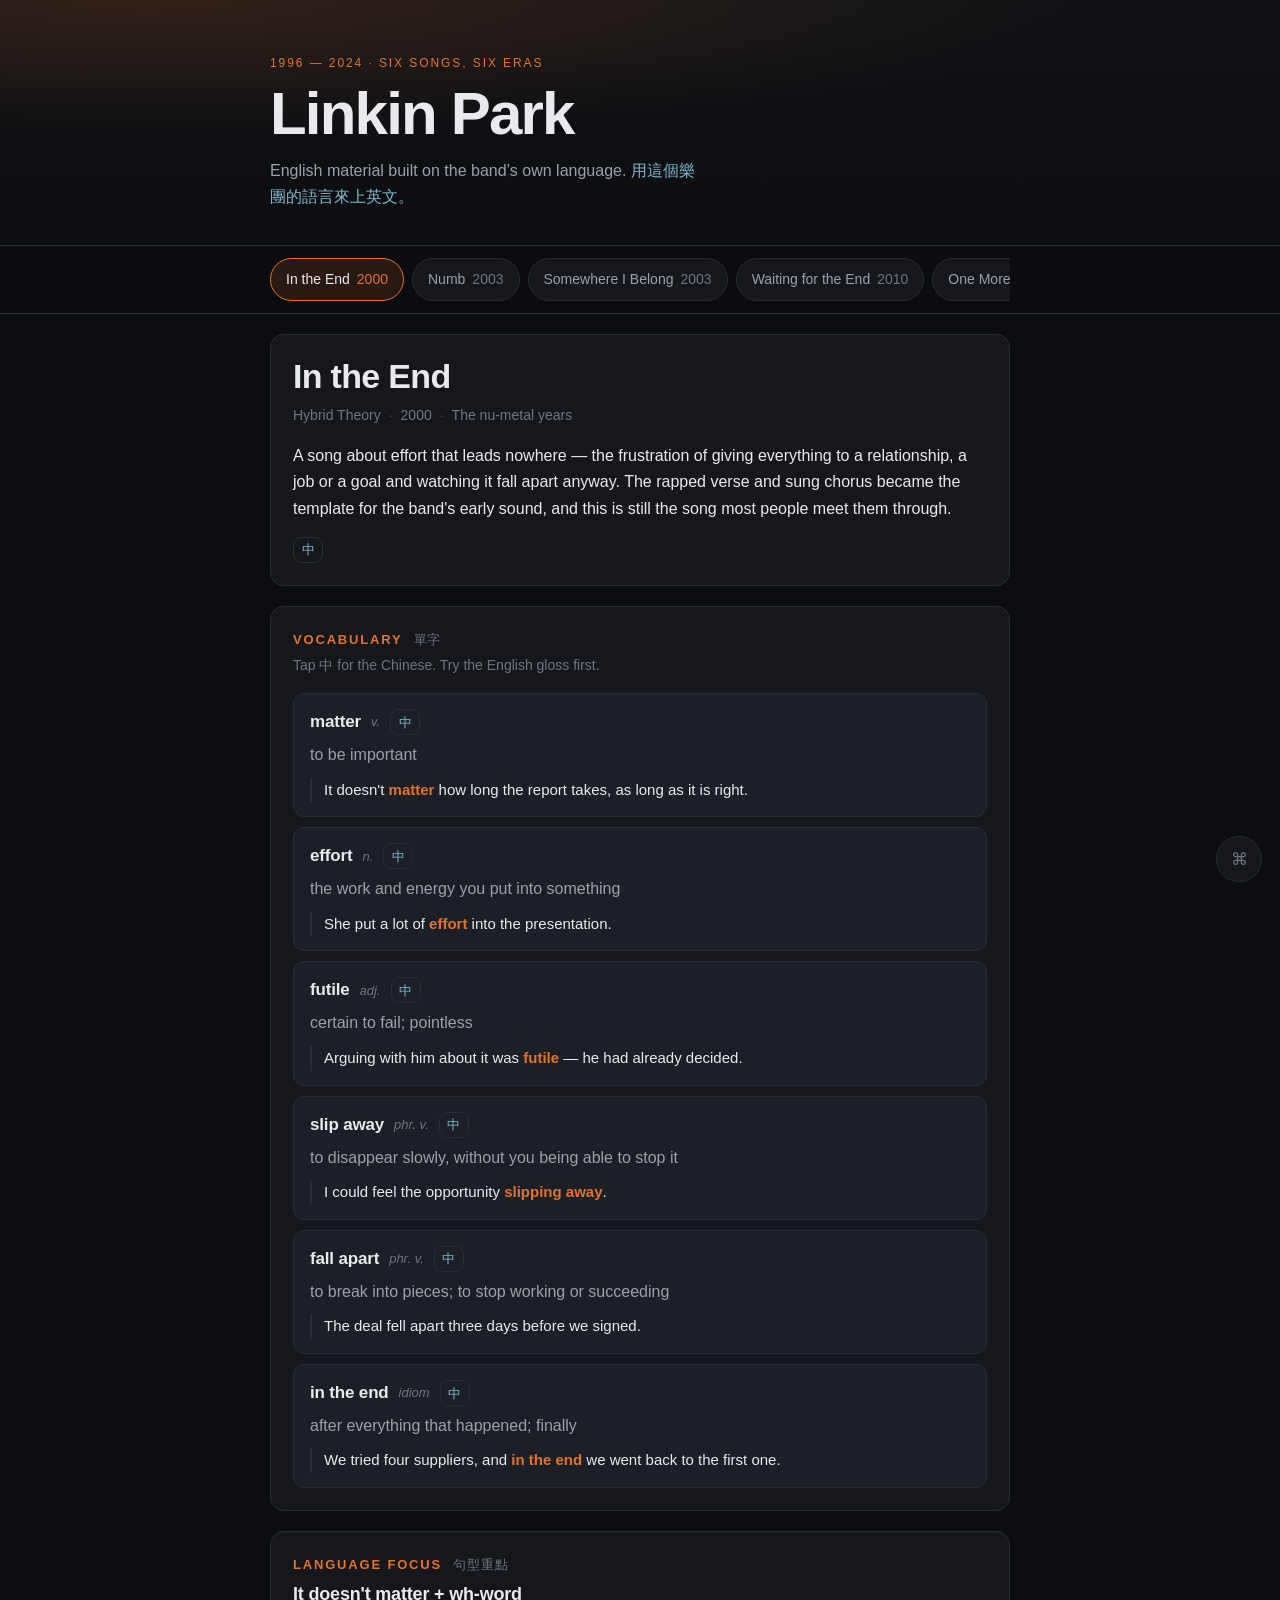
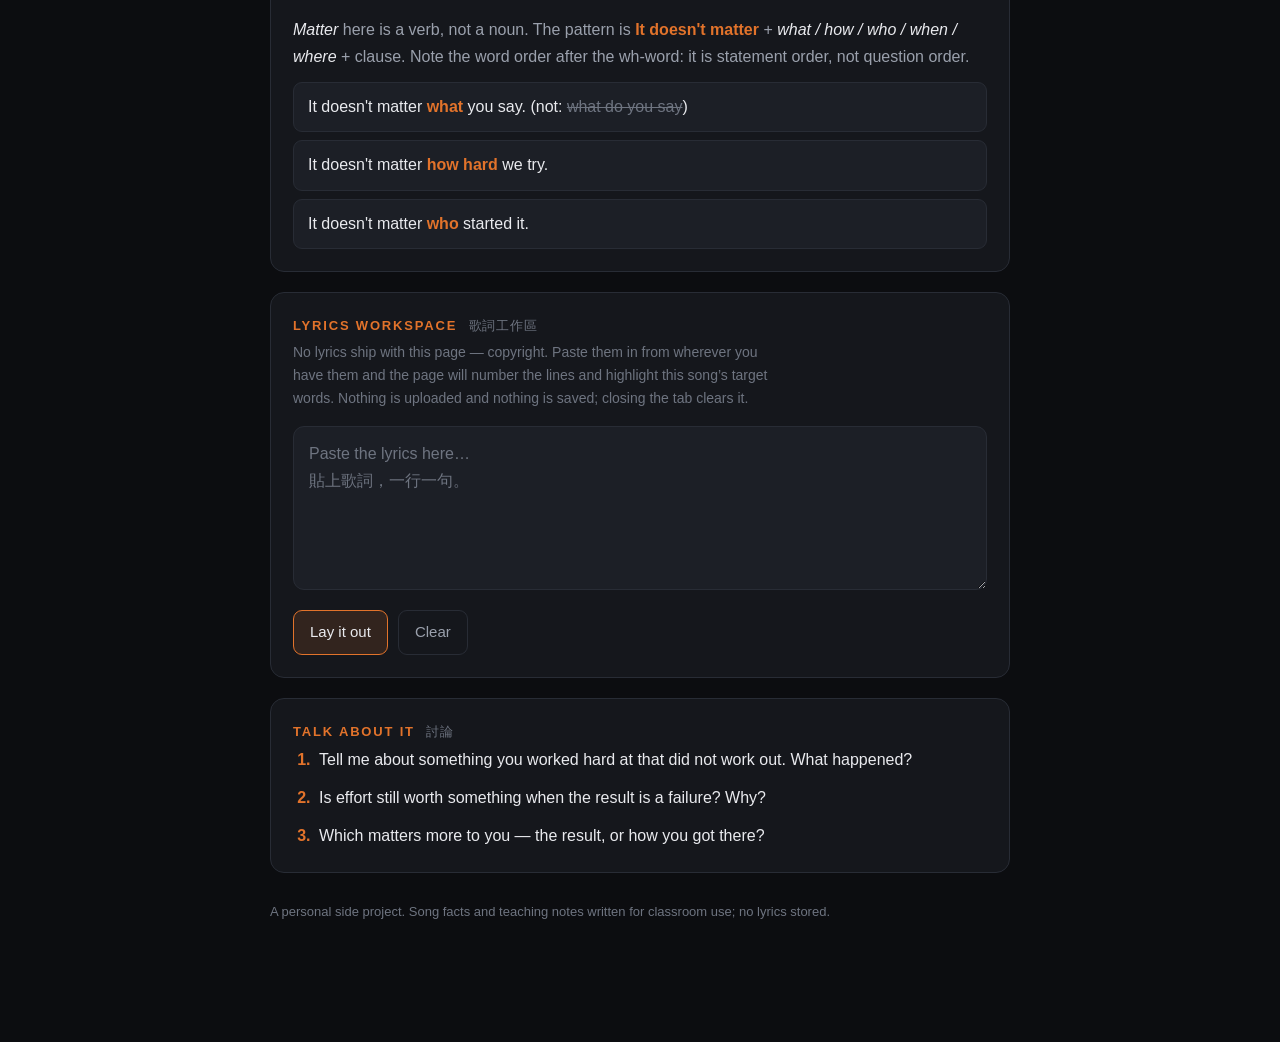
==== public/index.html @ 61755776 "Move the site into public/ and add the Pages workflow Matches the english-exercises layout: both Git" ====
<!DOCTYPE html>
<html lang="en">
<head>
<meta charset="utf-8">
<meta name="viewport" content="width=device-width, initial-scale=1">
<title>Linkin Park — English through six songs</title>
<meta name="description" content="Six Linkin Park songs used as English material: vocabulary, language focus and discussion, with a lyrics workspace for the lesson itself.">
<link rel="stylesheet" href="style.css">
</head>
<body>

<header class="masthead">
  <div class="wrap">
    <p class="kicker">1996 — 2024 · six songs, six eras</p>
    <h1>Linkin Park</h1>
    <p class="sub">English material built on the band’s own language.<span class="zh-inline"> 用這個樂團的語言來上英文。</span></p>
  </div>
</header>

<nav class="songbar" aria-label="Songs">
  <div class="wrap">
    <div class="tabs" id="tabs" role="tablist"></div>
  </div>
</nav>

<main class="wrap" id="main">

  <section class="panel" id="about-panel">
    <div class="song-head">
      <h2 id="song-title"></h2>
      <p class="meta" id="song-meta"></p>
    </div>
    <p class="about" id="song-about"></p>
    <button class="zh-chip" id="about-zh-btn" type="button" aria-expanded="false">中</button>
    <p class="zh-text" id="song-about-zh" hidden></p>
  </section>

  <section class="panel">
    <h3 class="panel-h">Vocabulary <span class="panel-h-zh">單字</span></h3>
    <p class="hint">Tap 中 for the Chinese. Try the English gloss first.</p>
    <ul class="vocab" id="vocab-list"></ul>
  </section>

  <section class="panel">
    <h3 class="panel-h">Language focus <span class="panel-h-zh">句型重點</span></h3>
    <div class="focus" id="focus-box"></div>
  </section>

  <section class="panel">
    <h3 class="panel-h">Lyrics workspace <span class="panel-h-zh">歌詞工作區</span></h3>
    <p class="hint">
      No lyrics ship with this page — copyright. Paste them in from wherever you
      have them and the page will number the lines and highlight this song’s
      target words. Nothing is uploaded and nothing is saved; closing the tab
      clears it.
    </p>
    <textarea id="lyrics-input" class="lyrics-input" rows="5"
      placeholder="Paste the lyrics here…&#10;貼上歌詞，一行一句。"></textarea>
    <div class="row">
      <button class="btn" id="render-btn" type="button">Lay it out</button>
      <button class="btn ghost" id="clear-btn" type="button">Clear</button>
      <span class="count" id="line-count"></span>
    </div>
    <div class="lyrics-out" id="lyrics-out" aria-live="polite"></div>
  </section>

  <section class="panel">
    <h3 class="panel-h">Talk about it <span class="panel-h-zh">討論</span></h3>
    <ol class="questions" id="questions"></ol>
  </section>

</main>

<footer class="foot wrap">
  <p>A personal side project. Song facts and teaching notes written for classroom use; no lyrics stored.</p>
</footer>

<button class="teacher-toggle" id="teacher-toggle" type="button" aria-expanded="false" title="Teacher panel">⌘</button>

<aside class="teacher" id="teacher" hidden>
  <h4>Teacher</h4>
  <label class="switch">
    <input type="checkbox" id="all-zh">
    <span>Show all Chinese <span class="tiny">全部顯示中文</span></span>
  </label>
  <label class="switch">
    <input type="checkbox" id="big-text">
    <span>Larger text <span class="tiny">放大字級</span></span>
  </label>
  <button class="btn ghost small" id="reset-btn" type="button">Reset for next student</button>
  <p class="tiny note">Nothing is scored or saved. A reload is a clean lesson.</p>
</aside>

<script src="data.js"></script>
<script src="app.js"></script>
</body>
</html>
---- public/style.css ----
:root {
  --bg: #0c0d10;
  --panel: #15171c;
  --panel-2: #1c1f26;
  --line: #282c35;
  --ink: #e9eaee;
  --ink-dim: #9aa0ac;
  --ink-faint: #6e7480;
  --accent: #e2732b;
  --accent-soft: rgba(226, 115, 43, 0.14);
  --zh: #7fb7c9;
  --radius: 14px;
  --pad: 22px;
}

* { box-sizing: border-box; }

html { -webkit-text-size-adjust: 100%; }

body {
  margin: 0;
  background: var(--bg);
  color: var(--ink);
  font: 16px/1.65 -apple-system, BlinkMacSystemFont, "Segoe UI", "Noto Sans TC",
        "PingFang TC", "Helvetica Neue", Arial, sans-serif;
  padding-bottom: 90px;
}

body.big { font-size: 19px; }

.wrap {
  max-width: 780px;
  margin: 0 auto;
  padding: 0 20px;
}

/* ---------- masthead ---------- */

.masthead {
  padding: 54px 0 34px;
  background:
    radial-gradient(120% 90% at 12% 0%, rgba(226, 115, 43, 0.16), transparent 62%),
    linear-gradient(#101216, var(--bg));
  border-bottom: 1px solid var(--line);
}

.kicker {
  margin: 0 0 10px;
  font-size: 12px;
  letter-spacing: 0.16em;
  text-transform: uppercase;
  color: var(--accent);
}

.masthead h1 {
  margin: 0;
  font-size: clamp(38px, 9vw, 60px);
  line-height: 1;
  letter-spacing: -0.03em;
  font-weight: 800;
}

.sub {
  margin: 14px 0 0;
  color: var(--ink-dim);
  max-width: 48ch;
}

.zh-inline { color: var(--zh); }

/* ---------- song tabs ---------- */

.songbar {
  position: sticky;
  top: 0;
  z-index: 20;
  background: rgba(12, 13, 16, 0.92);
  backdrop-filter: blur(10px);
  border-bottom: 1px solid var(--line);
}

.tabs {
  display: flex;
  gap: 8px;
  overflow-x: auto;
  padding: 12px 0;
  scrollbar-width: none;
}

.tabs::-webkit-scrollbar { display: none; }

.tab {
  flex: 0 0 auto;
  border: 1px solid var(--line);
  background: var(--panel);
  color: var(--ink-dim);
  border-radius: 999px;
  padding: 9px 15px;
  font: inherit;
  font-size: 14px;
  cursor: pointer;
  white-space: nowrap;
  transition: background 0.15s, color 0.15s, border-color 0.15s;
}

.tab:hover { color: var(--ink); border-color: #3a3f4b; }

.tab[aria-selected="true"] {
  background: var(--accent-soft);
  border-color: var(--accent);
  color: var(--ink);
}

.tab .yr {
  color: var(--ink-faint);
  margin-left: 7px;
  font-variant-numeric: tabular-nums;
}

.tab[aria-selected="true"] .yr { color: var(--accent); }

/* ---------- panels ---------- */

.panel {
  background: var(--panel);
  border: 1px solid var(--line);
  border-radius: var(--radius);
  padding: var(--pad);
  margin: 20px 0;
}

.panel-h {
  margin: 0 0 4px;
  font-size: 13px;
  letter-spacing: 0.14em;
  text-transform: uppercase;
  color: var(--accent);
  font-weight: 700;
}

.panel-h-zh {
  color: var(--ink-faint);
  letter-spacing: 0.06em;
  text-transform: none;
  font-weight: 500;
  margin-left: 6px;
}

.hint {
  margin: 0 0 16px;
  color: var(--ink-faint);
  font-size: 14px;
  max-width: 62ch;
}

.song-head h2 {
  margin: 0;
  font-size: clamp(26px, 6vw, 34px);
  line-height: 1.15;
  letter-spacing: -0.02em;
}

.meta {
  margin: 8px 0 16px;
  color: var(--ink-faint);
  font-size: 14px;
}

.meta .dot { margin: 0 8px; opacity: 0.5; }

.about { margin: 0 0 14px; }

/* ---------- Chinese reveal ---------- */

.zh-chip {
  border: 1px solid var(--line);
  background: transparent;
  color: var(--zh);
  border-radius: 8px;
  width: 30px;
  height: 26px;
  font: inherit;
  font-size: 13px;
  line-height: 1;
  cursor: pointer;
  flex: 0 0 auto;
  transition: background 0.15s, border-color 0.15s;
}

.zh-chip:hover { background: rgba(127, 183, 201, 0.12); border-color: var(--zh); }

.zh-chip[aria-expanded="true"] {
  background: rgba(127, 183, 201, 0.16);
  border-color: var(--zh);
}

.zh-text {
  color: var(--zh);
  margin: 12px 0 0;
  padding-left: 12px;
  border-left: 2px solid rgba(127, 183, 201, 0.4);
  line-height: 1.8;
}

.zh-text[hidden] { display: none; }

/* ---------- vocabulary ---------- */

.vocab {
  list-style: none;
  margin: 0;
  padding: 0;
  display: grid;
  gap: 10px;
}

.vocab li {
  background: var(--panel-2);
  border: 1px solid var(--line);
  border-radius: 11px;
  padding: 14px 16px;
}

.v-top {
  display: flex;
  align-items: center;
  gap: 10px;
  flex-wrap: wrap;
}

.v-word {
  font-weight: 700;
  font-size: 17px;
  letter-spacing: -0.01em;
}

.v-pos {
  color: var(--ink-faint);
  font-size: 13px;
  font-style: italic;
}

.v-gloss { margin: 6px 0 0; color: var(--ink-dim); }

.v-ex {
  margin: 9px 0 0;
  padding-left: 12px;
  border-left: 2px solid var(--line);
  color: var(--ink);
  font-size: 15px;
}

.v-ex b { color: var(--accent); font-weight: 600; }

.v-zh {
  margin: 9px 0 0;
  color: var(--zh);
  font-size: 15px;
}

.v-zh[hidden] { display: none; }

/* ---------- language focus ---------- */

.focus h4 {
  margin: 0 0 8px;
  font-size: 18px;
  letter-spacing: -0.01em;
}

.focus p { margin: 0 0 12px; color: var(--ink-dim); }

.focus em { color: var(--ink); font-style: italic; }

.focus strong { color: var(--accent); font-weight: 600; }

.focus s { color: var(--ink-faint); }

.focus ul {
  margin: 0;
  padding: 0;
  list-style: none;
  display: grid;
  gap: 8px;
}

.focus ul li {
  background: var(--panel-2);
  border-radius: 9px;
  padding: 11px 14px;
  border: 1px solid var(--line);
}

/* ---------- lyrics workspace ---------- */

.lyrics-input {
  width: 100%;
  background: var(--panel-2);
  border: 1px solid var(--line);
  border-radius: 11px;
  color: var(--ink);
  font: inherit;
  padding: 13px 15px;
  resize: vertical;
  line-height: 1.7;
}

.lyrics-input:focus {
  outline: none;
  border-color: var(--accent);
}

.lyrics-input::placeholder { color: var(--ink-faint); }

.row {
  display: flex;
  align-items: center;
  gap: 10px;
  margin-top: 12px;
  flex-wrap: wrap;
}

.btn {
  border: 1px solid var(--accent);
  background: var(--accent-soft);
  color: var(--ink);
  border-radius: 9px;
  padding: 9px 16px;
  font: inherit;
  font-size: 15px;
  cursor: pointer;
  transition: background 0.15s;
}

.btn:hover { background: rgba(226, 115, 43, 0.24); }

.btn.ghost {
  border-color: var(--line);
  background: transparent;
  color: var(--ink-dim);
}

.btn.ghost:hover { background: var(--panel-2); color: var(--ink); }

.btn.small { padding: 7px 12px; font-size: 14px; }

.count { color: var(--ink-faint); font-size: 14px; }

.lyrics-out { margin-top: 18px; }

.lyrics-out:empty { margin-top: 0; }

.lline {
  display: flex;
  gap: 12px;
  padding: 7px 0;
  border-bottom: 1px solid rgba(40, 44, 53, 0.6);
  line-height: 1.7;
}

.lline:last-child { border-bottom: 0; }

.lline.blank { padding: 6px 0; border-bottom: 0; }

.lnum {
  flex: 0 0 26px;
  text-align: right;
  color: var(--ink-faint);
  font-size: 13px;
  font-variant-numeric: tabular-nums;
  padding-top: 3px;
  user-select: none;
}

.ltext { flex: 1; }

.hit {
  background: var(--accent-soft);
  border-bottom: 1px solid var(--accent);
  border-radius: 3px;
  padding: 1px 3px;
  cursor: pointer;
  color: var(--ink);
}

.hit:hover { background: rgba(226, 115, 43, 0.3); }

.hit-pop {
  display: block;
  margin: 6px 0 4px 0;
  padding: 10px 13px;
  background: var(--panel-2);
  border: 1px solid var(--accent);
  border-radius: 9px;
  font-size: 15px;
  color: var(--ink-dim);
}

.hit-pop b { color: var(--ink); }

.hit-pop .zh { color: var(--zh); }

/* ---------- questions ---------- */

.questions {
  margin: 0;
  padding-left: 22px;
  display: grid;
  gap: 12px;
}

.questions li { padding-left: 4px; }

.questions li::marker { color: var(--accent); font-weight: 700; }

/* ---------- footer ---------- */

.foot {
  color: var(--ink-faint);
  font-size: 13px;
  padding-top: 8px;
  padding-bottom: 30px;
}

.foot p { margin: 0; }

/* ---------- teacher panel ---------- */

.teacher-toggle {
  position: fixed;
  right: 18px;
  bottom: 18px;
  z-index: 40;
  width: 46px;
  height: 46px;
  border-radius: 50%;
  border: 1px solid var(--line);
  background: var(--panel);
  color: var(--ink-faint);
  font-size: 17px;
  cursor: pointer;
  transition: color 0.15s, border-color 0.15s;
}

.teacher-toggle:hover { color: var(--ink); border-color: var(--accent); }

.teacher-toggle[aria-expanded="true"] {
  color: var(--accent);
  border-color: var(--accent);
}

.teacher {
  position: fixed;
  right: 18px;
  bottom: 74px;
  z-index: 40;
  width: 268px;
  background: var(--panel);
  border: 1px solid var(--line);
  border-radius: var(--radius);
  padding: 16px 18px;
  box-shadow: 0 18px 44px rgba(0, 0, 0, 0.55);
}

.teacher[hidden] { display: none; }

.teacher h4 {
  margin: 0 0 12px;
  font-size: 12px;
  letter-spacing: 0.14em;
  text-transform: uppercase;
  color: var(--ink-faint);
}

.switch {
  display: flex;
  align-items: center;
  gap: 10px;
  padding: 7px 0;
  cursor: pointer;
  font-size: 15px;
}

.switch input { accent-color: var(--accent); width: 16px; height: 16px; }

.tiny { color: var(--ink-faint); font-size: 12px; }

.teacher .btn { margin-top: 10px; width: 100%; }

.note { margin: 12px 0 0; line-height: 1.5; }

@media (max-width: 480px) {
  .panel { padding: 18px 16px; }
  .teacher { left: 18px; width: auto; }
}
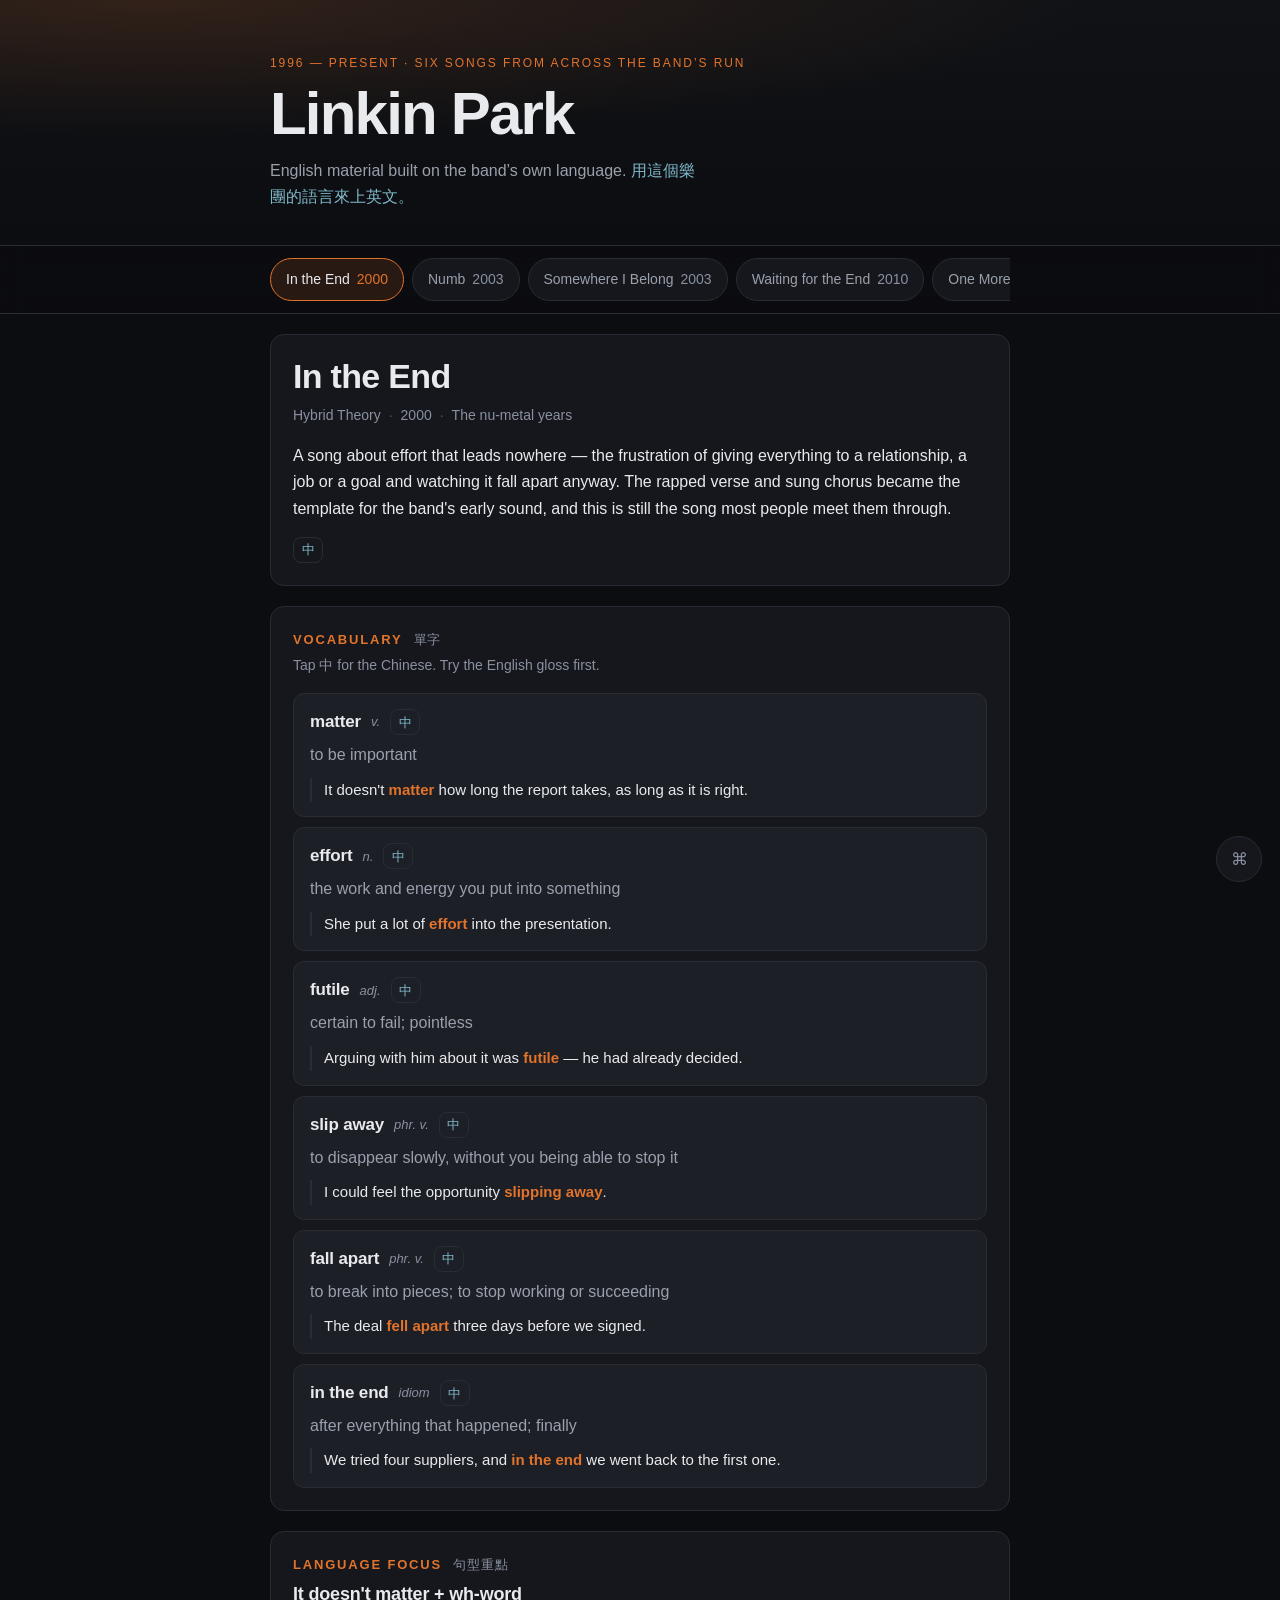
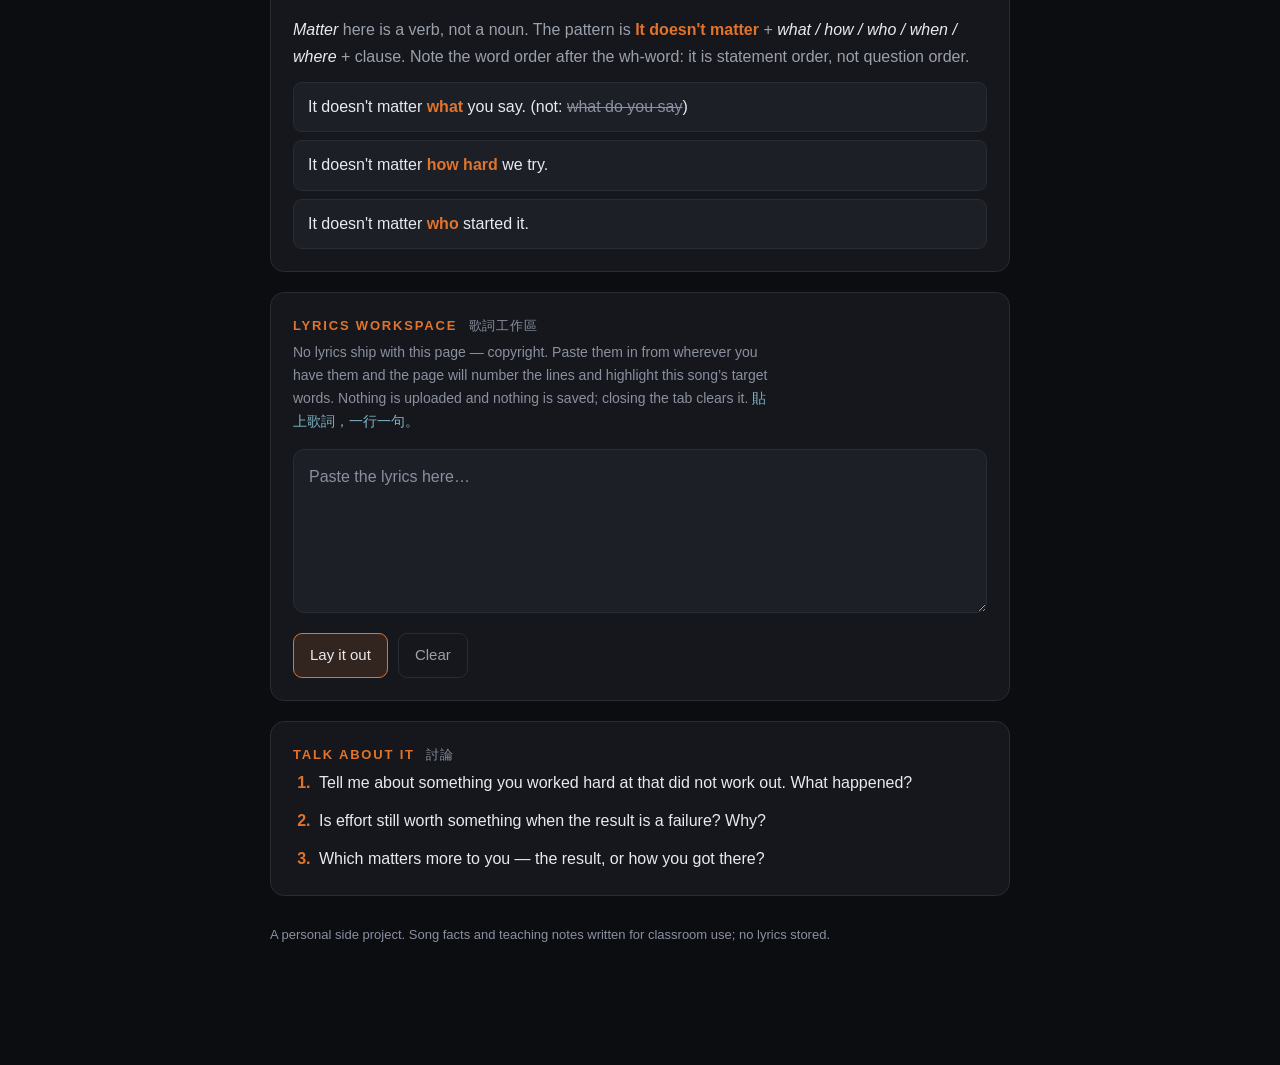
==== commit 5d42e819: "Fix what the pre-publish audit confirmed - Masthead said "1996 — 2024", which reads as the band's li" ====
--- a/public/index.html
+++ b/public/index.html
@@ -11,19 +11,19 @@
 
 <header class="masthead">
   <div class="wrap">
-    <p class="kicker">1996 — 2024 · six songs, six eras</p>
+    <p class="kicker">1996 — present · six songs from across the band’s run</p>
     <h1>Linkin Park</h1>
-    <p class="sub">English material built on the band’s own language.<span class="zh-inline"> 用這個樂團的語言來上英文。</span></p>
+    <p class="sub">English material built on the band’s own language.<span class="zh-inline" lang="zh-Hant"> 用這個樂團的語言來上英文。</span></p>
   </div>
 </header>
 
 <nav class="songbar" aria-label="Songs">
   <div class="wrap">
-    <div class="tabs" id="tabs" role="tablist"></div>
+    <div class="tabs" id="tabs" role="tablist" aria-label="Songs"></div>
   </div>
 </nav>
 
-<main class="wrap" id="main">
+<main class="wrap" id="main" role="tabpanel" tabindex="-1">
 
   <section class="panel" id="about-panel">
     <div class="song-head">
@@ -31,41 +31,43 @@
       <p class="meta" id="song-meta"></p>
     </div>
     <p class="about" id="song-about"></p>
-    <button class="zh-chip" id="about-zh-btn" type="button" aria-expanded="false">中</button>
-    <p class="zh-text" id="song-about-zh" hidden></p>
+    <button class="zh-chip" id="about-zh-btn" type="button" aria-expanded="false"
+            aria-label="Chinese translation of this description" lang="zh-Hant">中</button>
+    <p class="zh-text" id="song-about-zh" lang="zh-Hant" hidden></p>
   </section>
 
   <section class="panel">
-    <h3 class="panel-h">Vocabulary <span class="panel-h-zh">單字</span></h3>
+    <h3 class="panel-h">Vocabulary <span class="panel-h-zh" lang="zh-Hant">單字</span></h3>
     <p class="hint">Tap 中 for the Chinese. Try the English gloss first.</p>
     <ul class="vocab" id="vocab-list"></ul>
   </section>
 
   <section class="panel">
-    <h3 class="panel-h">Language focus <span class="panel-h-zh">句型重點</span></h3>
+    <h3 class="panel-h">Language focus <span class="panel-h-zh" lang="zh-Hant">句型重點</span></h3>
     <div class="focus" id="focus-box"></div>
   </section>
 
   <section class="panel">
-    <h3 class="panel-h">Lyrics workspace <span class="panel-h-zh">歌詞工作區</span></h3>
-    <p class="hint">
+    <h3 class="panel-h">Lyrics workspace <span class="panel-h-zh" lang="zh-Hant">歌詞工作區</span></h3>
+    <p class="hint" id="lyrics-hint">
       No lyrics ship with this page — copyright. Paste them in from wherever you
       have them and the page will number the lines and highlight this song’s
       target words. Nothing is uploaded and nothing is saved; closing the tab
-      clears it.
+      clears it.<span class="zh-inline" lang="zh-Hant"> 貼上歌詞，一行一句。</span>
     </p>
     <textarea id="lyrics-input" class="lyrics-input" rows="5"
-      placeholder="Paste the lyrics here…&#10;貼上歌詞，一行一句。"></textarea>
+      aria-label="Lyrics" aria-describedby="lyrics-hint"
+      placeholder="Paste the lyrics here…"></textarea>
     <div class="row">
       <button class="btn" id="render-btn" type="button">Lay it out</button>
       <button class="btn ghost" id="clear-btn" type="button">Clear</button>
-      <span class="count" id="line-count"></span>
+      <span class="count" id="line-count" aria-live="polite"></span>
     </div>
-    <div class="lyrics-out" id="lyrics-out" aria-live="polite"></div>
+    <div class="lyrics-out" id="lyrics-out"></div>
   </section>
 
   <section class="panel">
-    <h3 class="panel-h">Talk about it <span class="panel-h-zh">討論</span></h3>
+    <h3 class="panel-h">Talk about it <span class="panel-h-zh" lang="zh-Hant">討論</span></h3>
     <ol class="questions" id="questions"></ol>
   </section>
 
@@ -75,17 +77,18 @@
   <p>A personal side project. Song facts and teaching notes written for classroom use; no lyrics stored.</p>
 </footer>
 
-<button class="teacher-toggle" id="teacher-toggle" type="button" aria-expanded="false" title="Teacher panel">⌘</button>
+<button class="teacher-toggle" id="teacher-toggle" type="button" aria-expanded="false"
+        aria-controls="teacher" aria-label="Teacher panel" title="Teacher panel">⌘</button>
 
 <aside class="teacher" id="teacher" hidden>
   <h4>Teacher</h4>
   <label class="switch">
     <input type="checkbox" id="all-zh">
-    <span>Show all Chinese <span class="tiny">全部顯示中文</span></span>
+    <span>Show all Chinese <span class="tiny" lang="zh-Hant">全部顯示中文</span></span>
   </label>
   <label class="switch">
     <input type="checkbox" id="big-text">
-    <span>Larger text <span class="tiny">放大字級</span></span>
+    <span>Larger text <span class="tiny" lang="zh-Hant">放大字級</span></span>
   </label>
   <button class="btn ghost small" id="reset-btn" type="button">Reset for next student</button>
   <p class="tiny note">Nothing is scored or saved. A reload is a clean lesson.</p>
--- a/public/style.css
+++ b/public/style.css
@@ -5,7 +5,9 @@
   --line: #282c35;
   --ink: #e9eaee;
   --ink-dim: #9aa0ac;
-  --ink-faint: #6e7480;
+  /* Clears WCAG AA (4.5:1) on all three backgrounds at 12–14px, which the
+     older #6e7480 did not — it read as grey mud on a classroom projector. */
+  --ink-faint: #8a90a0;
   --accent: #e2732b;
   --accent-soft: rgba(226, 115, 43, 0.14);
   --zh: #7fb7c9;
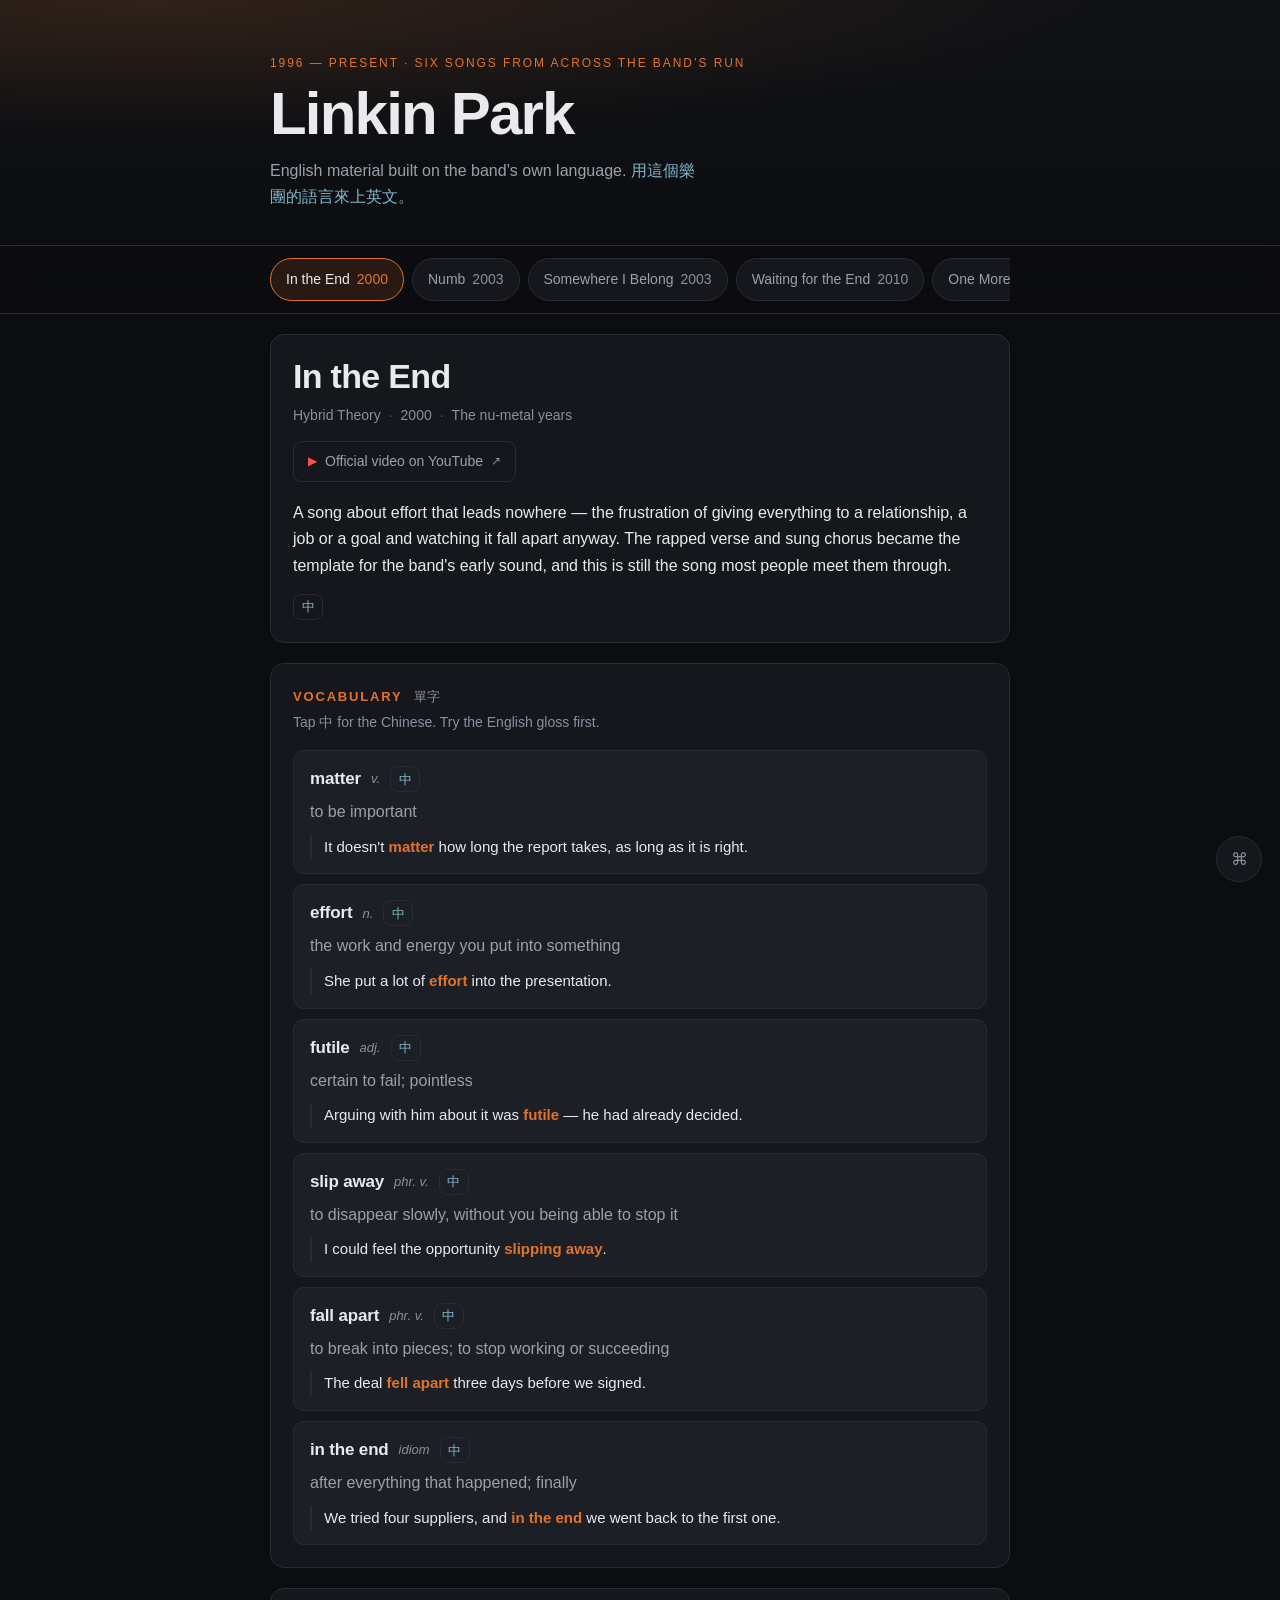
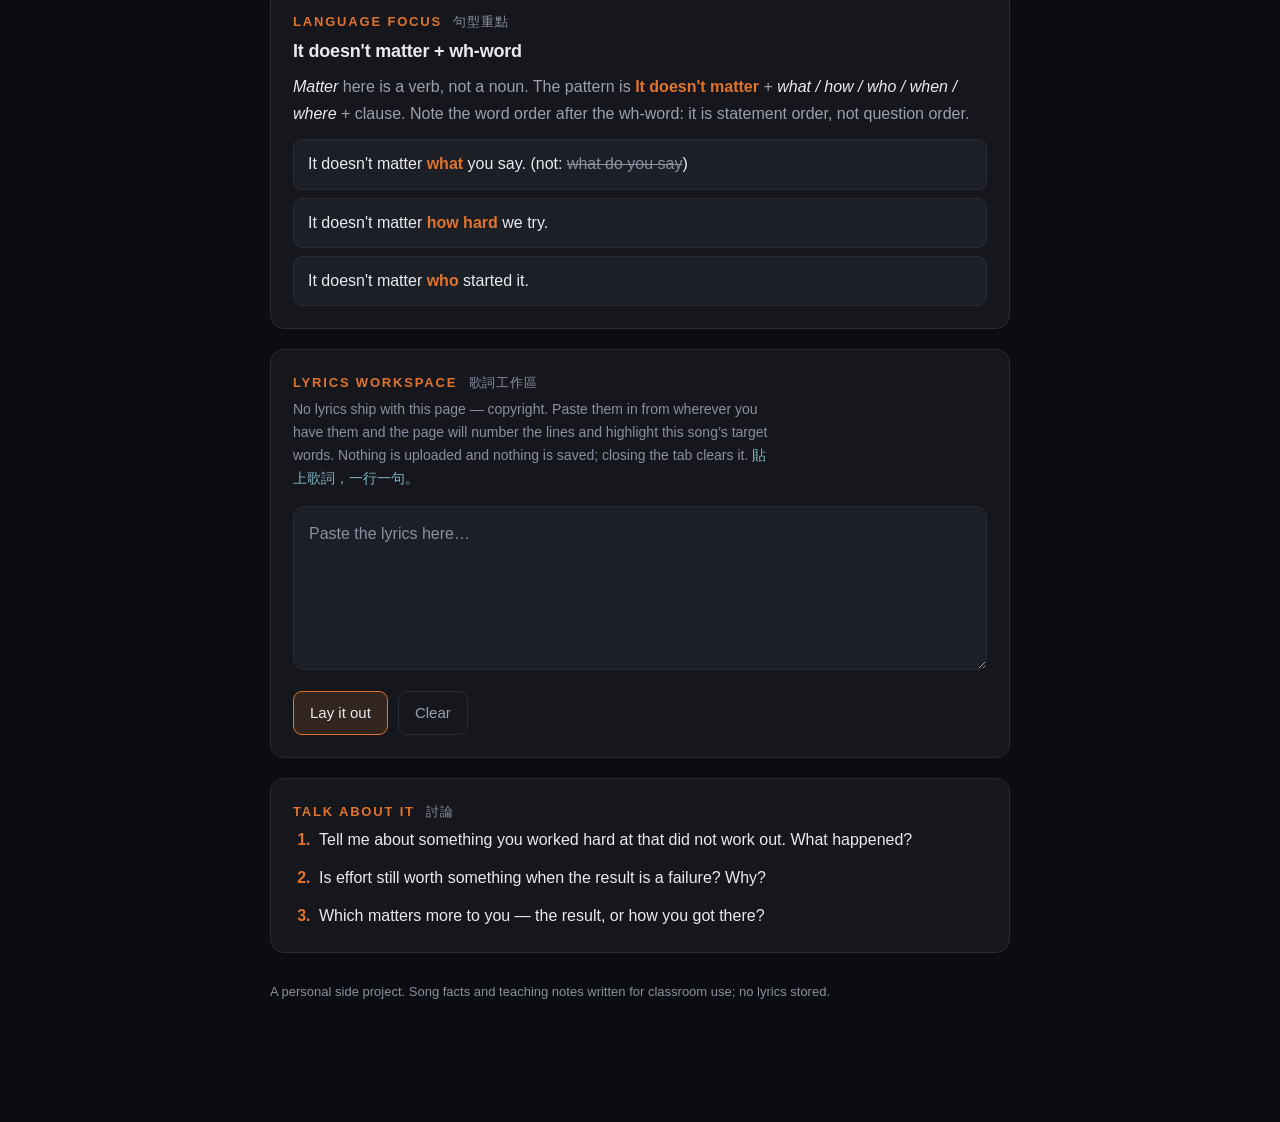
==== commit bb081a82: "A link to each song's official YouTube upload A plain link, not an embed: an iframe would pull YouTu" ====
--- a/public/index.html
+++ b/public/index.html
@@ -29,6 +29,13 @@
     <div class="song-head">
       <h2 id="song-title"></h2>
       <p class="meta" id="song-meta"></p>
+      <!-- A plain link, not an embed: an iframe would pull YouTube's tracking
+           into a page that otherwise makes no outbound request at all. -->
+      <a class="yt" id="song-yt" target="_blank" rel="noopener noreferrer" hidden>
+        <span class="play" aria-hidden="true">▶</span>
+        <span class="yt-label">Official video on YouTube</span>
+        <span class="ext" aria-hidden="true">↗</span>
+      </a>
     </div>
     <p class="about" id="song-about"></p>
     <button class="zh-chip" id="about-zh-btn" type="button" aria-expanded="false"
@@ -55,8 +62,10 @@
       target words. Nothing is uploaded and nothing is saved; closing the tab
       clears it.<span class="zh-inline" lang="zh-Hant"> 貼上歌詞，一行一句。</span>
     </p>
+    <!-- autocomplete=off keeps the browser from writing the pasted words into
+         session form state on disk and restoring them after a reload. -->
     <textarea id="lyrics-input" class="lyrics-input" rows="5"
-      aria-label="Lyrics" aria-describedby="lyrics-hint"
+      aria-label="Lyrics" aria-describedby="lyrics-hint" autocomplete="off"
       placeholder="Paste the lyrics here…"></textarea>
     <div class="row">
       <button class="btn" id="render-btn" type="button">Lay it out</button>
@@ -83,11 +92,11 @@
 <aside class="teacher" id="teacher" hidden>
   <h4>Teacher</h4>
   <label class="switch">
-    <input type="checkbox" id="all-zh">
+    <input type="checkbox" id="all-zh" autocomplete="off">
     <span>Show all Chinese <span class="tiny" lang="zh-Hant">全部顯示中文</span></span>
   </label>
   <label class="switch">
-    <input type="checkbox" id="big-text">
+    <input type="checkbox" id="big-text" autocomplete="off">
     <span>Larger text <span class="tiny" lang="zh-Hant">放大字級</span></span>
   </label>
   <button class="btn ghost small" id="reset-btn" type="button">Reset for next student</button>
--- a/public/style.css
+++ b/public/style.css
@@ -163,12 +163,39 @@
 }
 
 .meta {
-  margin: 8px 0 16px;
+  margin: 8px 0 14px;
   color: var(--ink-faint);
   font-size: 14px;
 }
 
 .meta .dot { margin: 0 8px; opacity: 0.5; }
+
+.yt {
+  display: inline-flex;
+  align-items: center;
+  gap: 8px;
+  margin: 0 0 18px;
+  padding: 8px 14px;
+  border: 1px solid var(--line);
+  border-radius: 9px;
+  color: var(--ink-dim);
+  text-decoration: none;
+  font-size: 14px;
+  transition: background 0.15s, border-color 0.15s, color 0.15s;
+}
+
+.yt:hover,
+.yt:focus-visible {
+  background: rgba(255, 77, 77, 0.12);
+  border-color: #ff4d4d;
+  color: var(--ink);
+}
+
+.yt[hidden] { display: none; }
+
+.yt .play { color: #ff4d4d; font-size: 12px; }
+
+.yt .ext { color: var(--ink-faint); font-size: 12px; }
 
 .about { margin: 0 0 14px; }
 
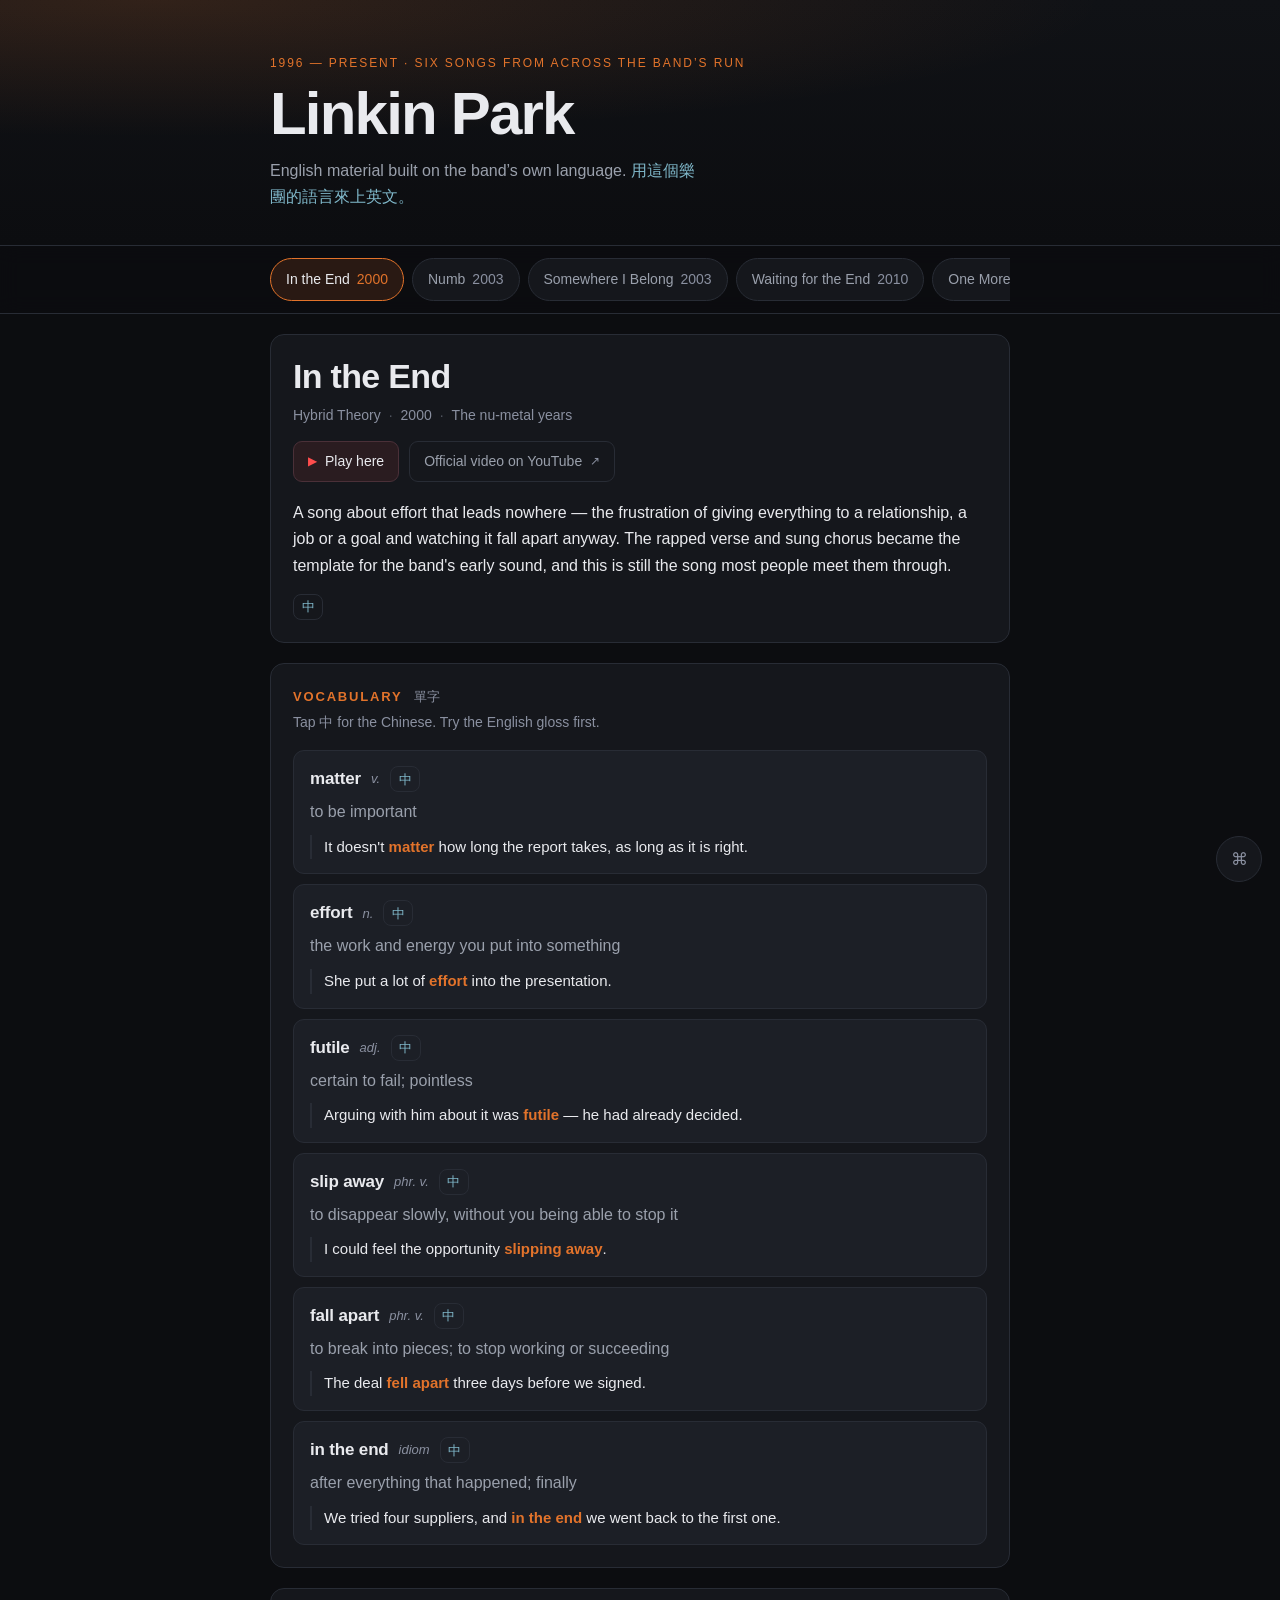
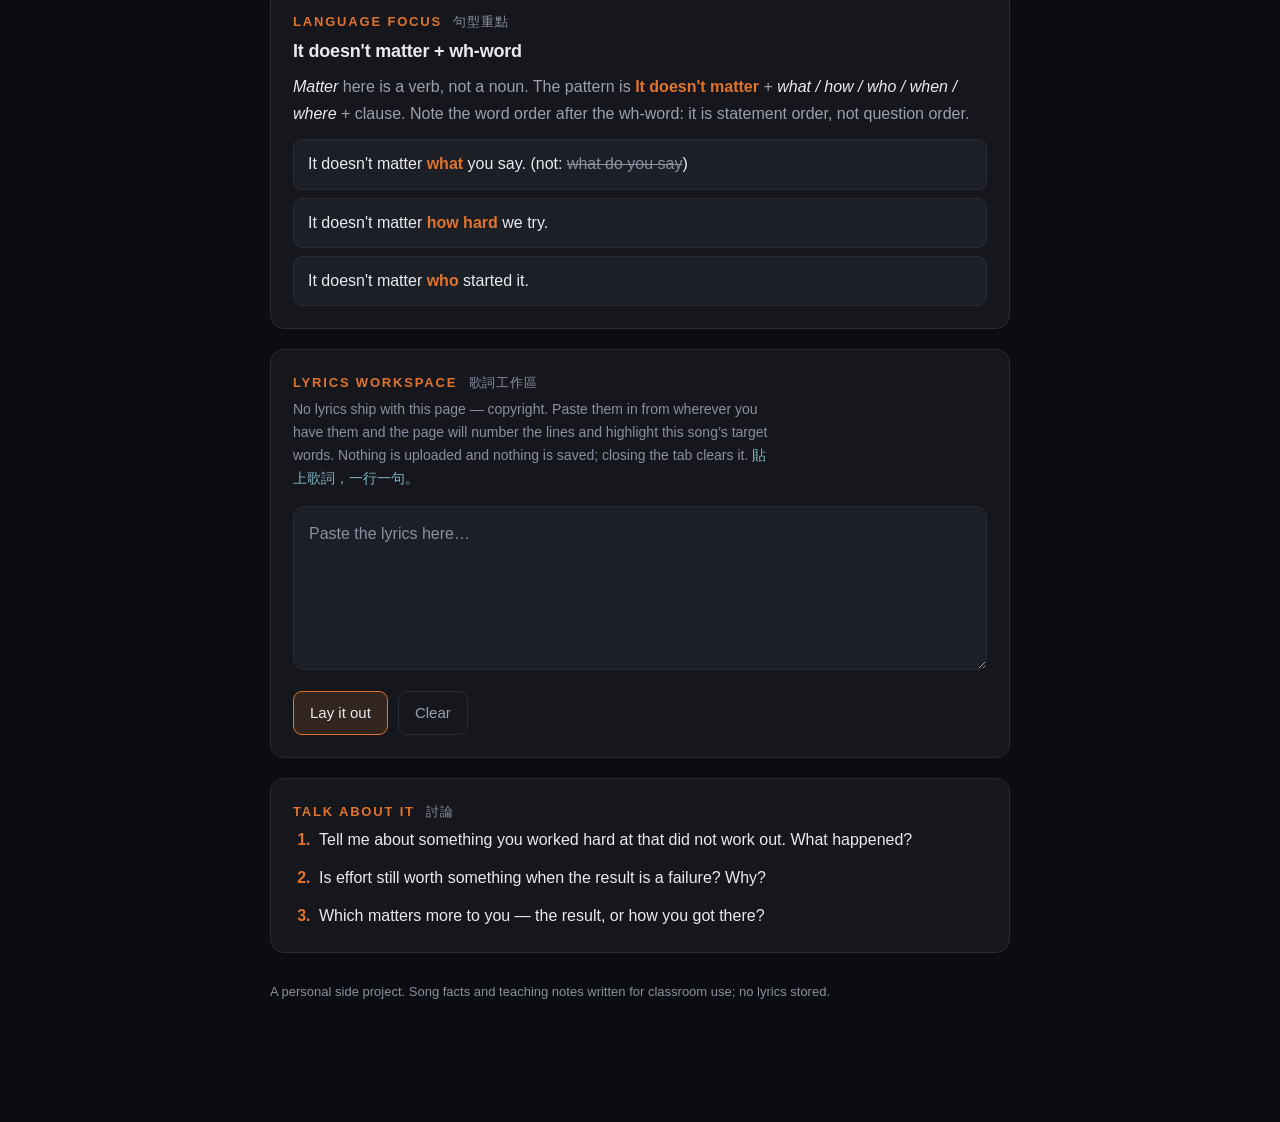
==== commit 10035b80: "Play the song in the page, but only once you ask for it Each song gets a Play here button next to it" ====
--- a/public/index.html
+++ b/public/index.html
@@ -29,13 +29,21 @@
     <div class="song-head">
       <h2 id="song-title"></h2>
       <p class="meta" id="song-meta"></p>
-      <!-- A plain link, not an embed: an iframe would pull YouTube's tracking
-           into a page that otherwise makes no outbound request at all. -->
-      <a class="yt" id="song-yt" target="_blank" rel="noopener noreferrer" hidden>
-        <span class="play" aria-hidden="true">▶</span>
-        <span class="yt-label">Official video on YouTube</span>
-        <span class="ext" aria-hidden="true">↗</span>
-      </a>
+      <!-- The player is loaded only on click. Until then this page makes no
+           outbound request at all, so opening it in a lesson tells YouTube
+           nothing until the teacher decides to play something. -->
+      <div class="song-links" id="song-links" hidden>
+        <button class="yt yt-play" id="yt-play" type="button" aria-expanded="false"
+                aria-controls="player">
+          <span class="play" aria-hidden="true">▶</span>
+          <span class="yt-play-label">Play here</span>
+        </button>
+        <a class="yt" id="song-yt" target="_blank" rel="noopener noreferrer">
+          <span class="yt-label">Official video on YouTube</span>
+          <span class="ext" aria-hidden="true">↗</span>
+        </a>
+      </div>
+      <div class="player" id="player" hidden></div>
     </div>
     <p class="about" id="song-about"></p>
     <button class="zh-chip" id="about-zh-btn" type="button" aria-expanded="false"
--- a/public/style.css
+++ b/public/style.css
@@ -170,17 +170,28 @@
 
 .meta .dot { margin: 0 8px; opacity: 0.5; }
 
+.song-links {
+  display: flex;
+  flex-wrap: wrap;
+  gap: 10px;
+  margin: 0 0 18px;
+}
+
+.song-links[hidden] { display: none; }
+
 .yt {
   display: inline-flex;
   align-items: center;
   gap: 8px;
-  margin: 0 0 18px;
   padding: 8px 14px;
   border: 1px solid var(--line);
   border-radius: 9px;
   color: var(--ink-dim);
   text-decoration: none;
+  font: inherit;
   font-size: 14px;
+  cursor: pointer;
+  background: transparent;
   transition: background 0.15s, border-color 0.15s, color 0.15s;
 }
 
@@ -196,6 +207,36 @@
 .yt .play { color: #ff4d4d; font-size: 12px; }
 
 .yt .ext { color: var(--ink-faint); font-size: 12px; }
+
+/* The play button is the primary action in a lesson, so it reads as one. */
+.yt-play {
+  border-color: #4a3038;
+  background: rgba(255, 77, 77, 0.09);
+  color: var(--ink);
+}
+
+.yt-play[aria-expanded="true"] .play { transform: rotate(90deg); }
+
+.yt-play .play { transition: transform 0.15s; }
+
+.player {
+  margin: 0 0 18px;
+  border: 1px solid var(--line);
+  border-radius: 11px;
+  overflow: hidden;
+  background: #000;
+  aspect-ratio: 16 / 9;
+}
+
+.player[hidden] { display: none; }
+
+.player iframe {
+  display: block;
+  width: 100%;
+  height: 100%;
+  border: 0;
+}
+
 
 .about { margin: 0 0 14px; }
 
